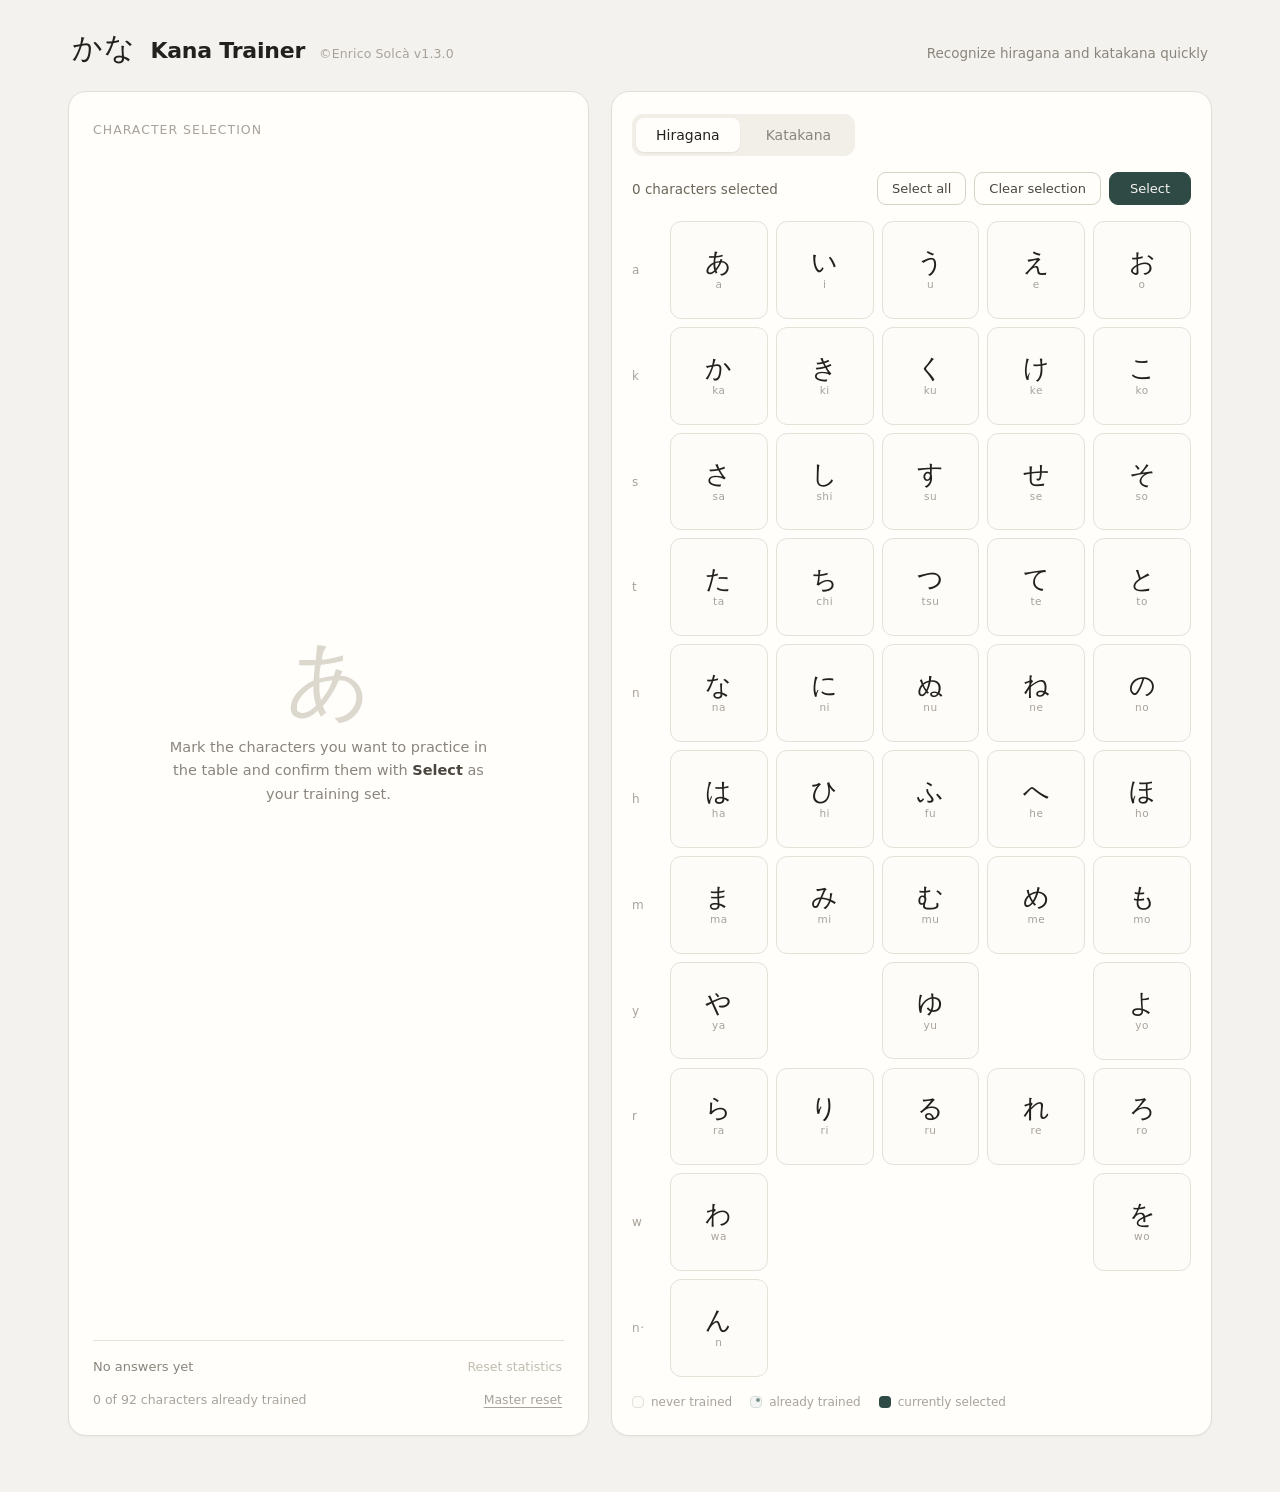
==== Kana-Trainer-Web/index.html @ 887c78ff "Web-App nach Kana-Trainer-Web verschoben, Pages per GitHub Actions" ====
<!DOCTYPE html>
<html lang="en">
<head>
<meta charset="utf-8">
<meta http-equiv="refresh" content="0; url=Kana-Trainer.html">
<title>Kana Trainer</title>
<link rel="manifest" href="manifest.webmanifest">
<link rel="apple-touch-icon" href="apple-touch-icon.png">
</head>
<body><a href="Kana-Trainer.html">Open Kana Trainer</a></body>
</html>
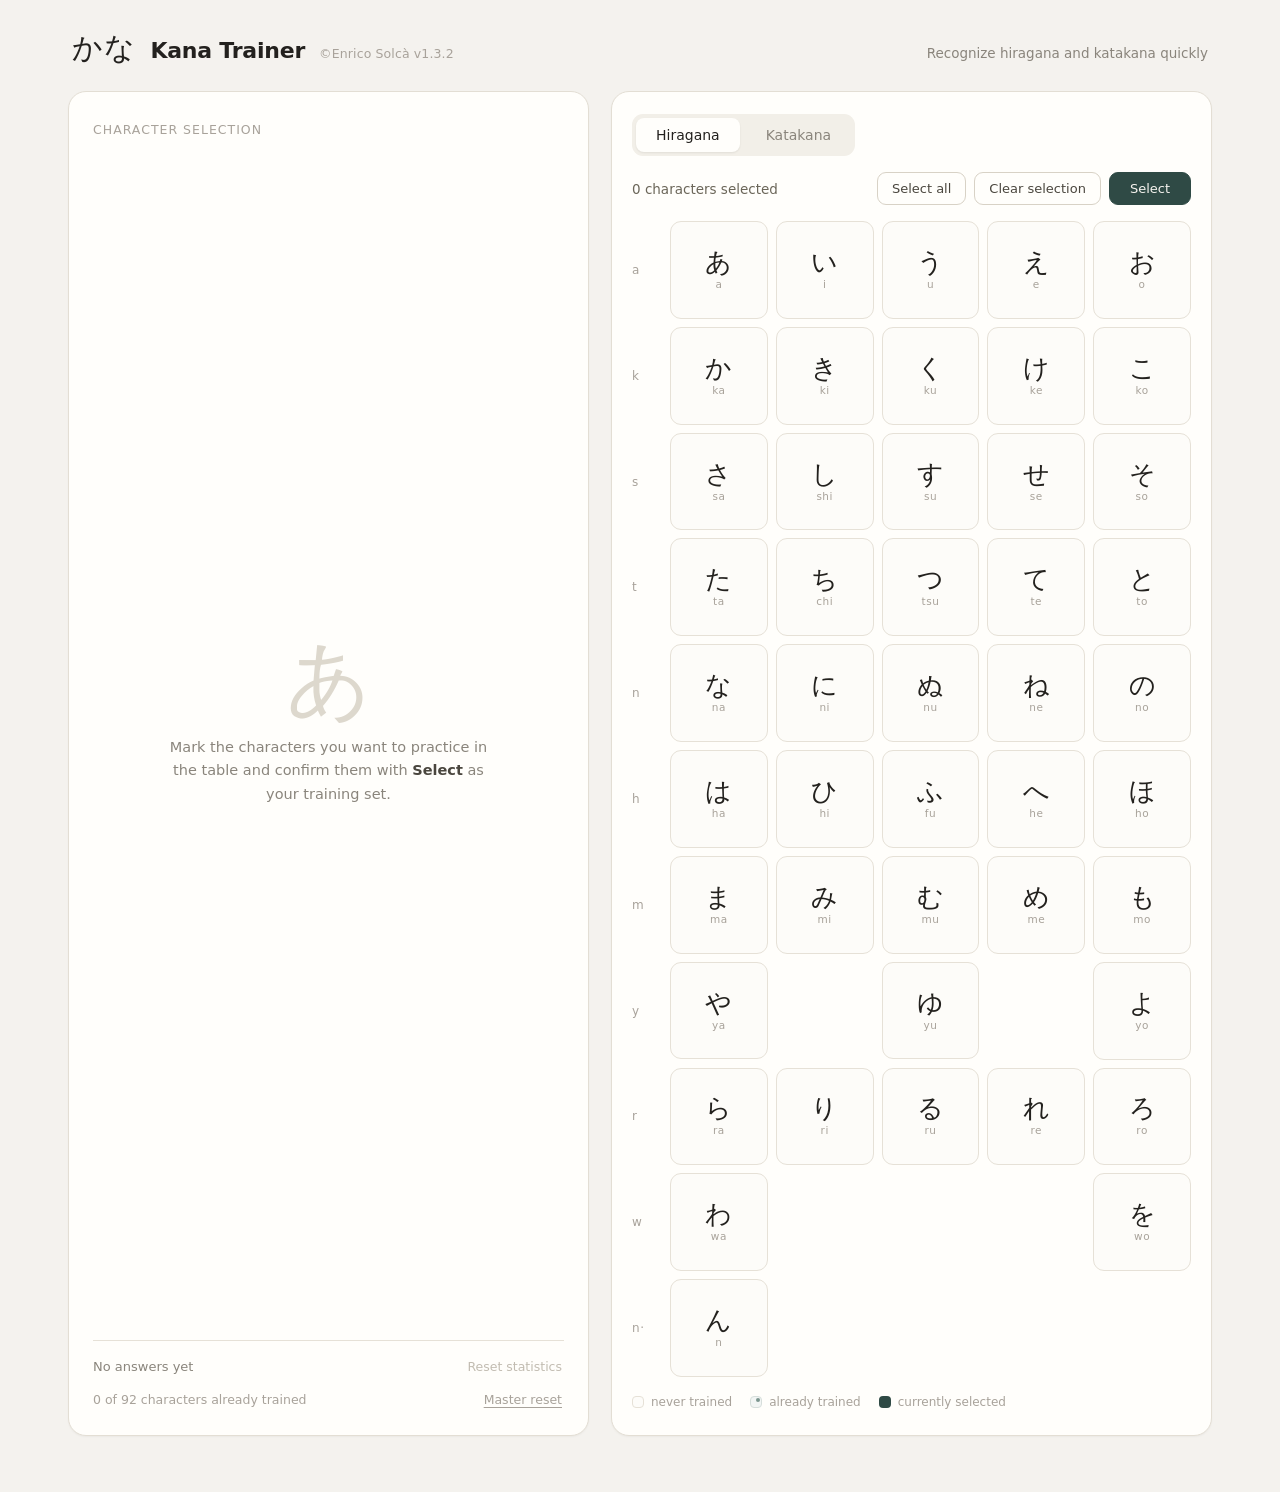
==== commit 2ff06c3e: "Härtung nach Security-Audit: CSP, Frame-Schutz, Lernstand-Sicherung, gepinnte Actions (v1.3.2)" ====
--- a/Kana-Trainer-Web/index.html
+++ b/Kana-Trainer-Web/index.html
@@ -2,6 +2,8 @@
 <html lang="en">
 <head>
 <meta charset="utf-8">
+<meta http-equiv="Content-Security-Policy" content="default-src 'none'; img-src 'self'; manifest-src 'self'; base-uri 'none'; form-action 'none'">
+<meta name="referrer" content="no-referrer">
 <meta http-equiv="refresh" content="0; url=Kana-Trainer.html">
 <title>Kana Trainer</title>
 <link rel="manifest" href="manifest.webmanifest">
